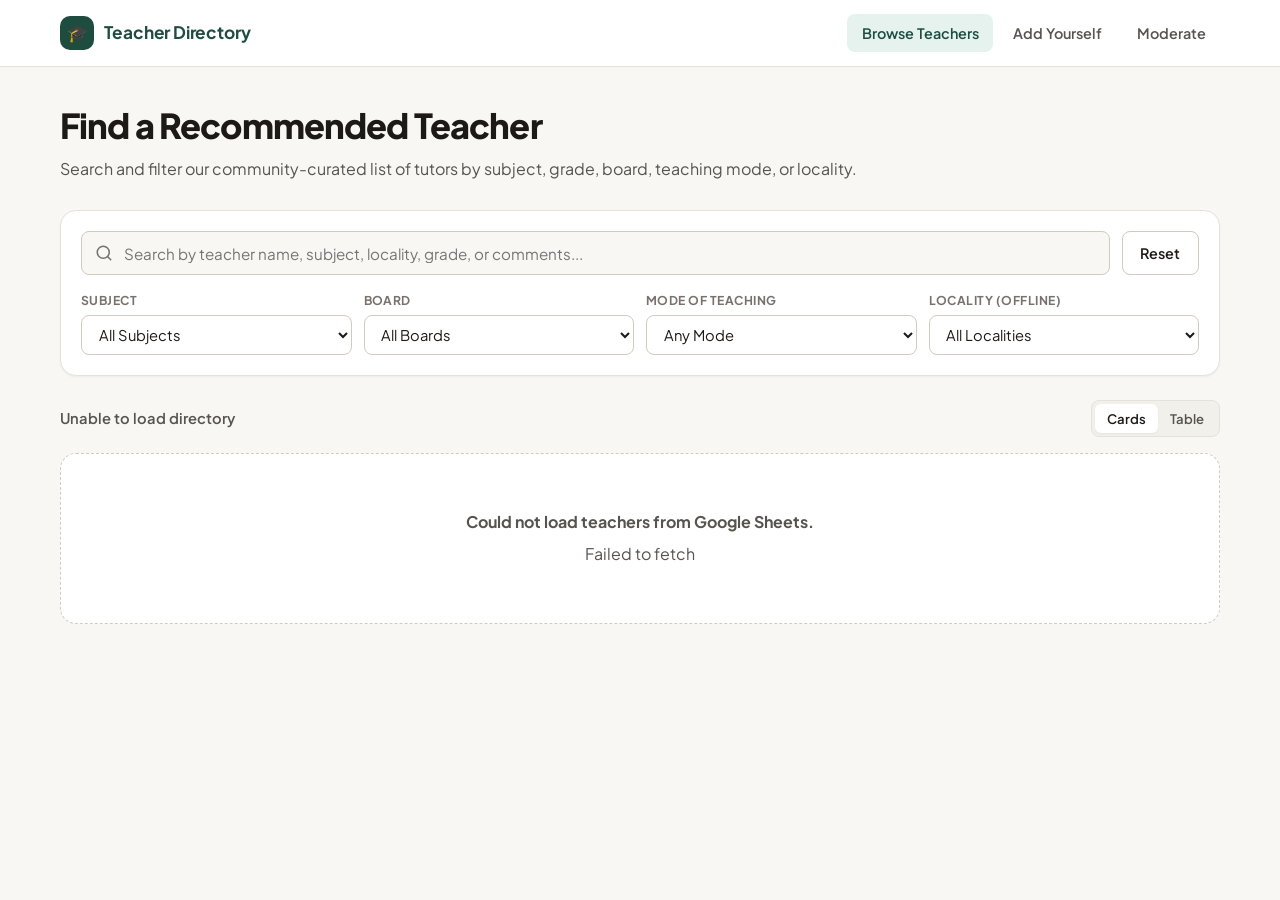
==== index.html @ 6d1a6575 "Initial commit: Recommended Teacher Directory web app" ====
<!DOCTYPE html>
<html lang="en">
<head>
  <meta charset="UTF-8" />
  <meta name="viewport" content="width=device-width, initial-scale=1.0" />
  <title>Recommended Teachers — Browse & Search</title>
  <link rel="preconnect" href="https://fonts.googleapis.com" />
  <link rel="preconnect" href="https://fonts.gstatic.com" crossorigin />
  <link href="https://fonts.googleapis.com/css2?family=Plus+Jakarta+Sans:wght@400;500;600;700;800&display=swap" rel="stylesheet" />
  <link rel="stylesheet" href="css/styles.css" />
</head>
<body>
  <header class="navbar">
    <div class="navbar-inner">
      <a href="index.html" class="brand">
        <span class="brand-icon" aria-hidden="true">🎓</span>
        <span>Teacher Directory</span>
      </a>
      <nav class="nav-links" aria-label="Main navigation">
        <a href="index.html" class="nav-link active">Browse Teachers</a>
        <a href="submit.html" class="nav-link">Add Yourself</a>
        <a href="admin.html" class="nav-link">Moderate</a>
      </nav>
    </div>
  </header>

  <main class="container">
    <div class="page-header">
      <h1>Find a Recommended Teacher</h1>
      <p>Search and filter our community-curated list of tutors by subject, grade, board, teaching mode, or locality.</p>
    </div>

    <section class="filter-panel" aria-label="Search and filters">
      <div class="search-row">
        <div class="search-input-wrap">
          <svg width="18" height="18" viewBox="0 0 24 24" fill="none" stroke="currentColor" stroke-width="2" stroke-linecap="round" stroke-linejoin="round" aria-hidden="true">
            <circle cx="11" cy="11" r="8"></circle>
            <line x1="21" y1="21" x2="16.65" y2="16.65"></line>
          </svg>
          <input
            type="search"
            id="searchInput"
            class="search-input"
            placeholder="Search by teacher name, subject, locality, grade, or comments..."
            autocomplete="off"
          />
        </div>
        <button type="button" id="resetFiltersBtn" class="btn btn-secondary">Reset</button>
      </div>

      <div class="filter-grid">
        <div class="filter-field">
          <label for="subjectFilter">Subject</label>
          <select id="subjectFilter">
            <option value="">All Subjects</option>
          </select>
        </div>

        <div class="filter-field">
          <label for="boardFilter">Board</label>
          <select id="boardFilter">
            <option value="">All Boards</option>
            <option value="CBSE">CBSE</option>
            <option value="ICSE">ICSE</option>
            <option value="IGCSE">IGCSE</option>
            <option value="IB">IB</option>
            <option value="State Board">State Board</option>
          </select>
        </div>

        <div class="filter-field">
          <label for="modeFilter">Mode of Teaching</label>
          <select id="modeFilter">
            <option value="">Any Mode</option>
            <option value="Online">Online</option>
            <option value="Offline">Offline</option>
            <option value="Hybrid">Hybrid (Online &amp; Offline)</option>
          </select>
        </div>

        <div class="filter-field">
          <label for="localityFilter">Locality (Offline)</label>
          <select id="localityFilter">
            <option value="">All Localities</option>
          </select>
        </div>
      </div>
    </section>

    <div class="results-toolbar">
      <div id="resultsCount" class="results-count">Loading teachers...</div>
      <div class="view-toggle" role="group" aria-label="View layout">
        <button type="button" id="cardViewBtn" class="active">Cards</button>
        <button type="button" id="tableViewBtn">Table</button>
      </div>
    </div>

    <div id="resultsContainer">
      <div class="state-box">
        <div class="spinner"></div>
        <div>Loading teacher directory from Google Sheets...</div>
      </div>
    </div>
  </main>

  <div id="toast" class="toast" role="status" aria-live="polite"></div>

  <script type="module" src="js/browse.js"></script>
</body>
</html>
---- css/styles.css ----
/* ==========================================================================
   Teacher Directory — Clean, Warm Editorial Design System
   ========================================================================== */

:root {
  --bg: #f8f7f4;
  --surface: #ffffff;
  --surface-subtle: #f2f0eb;
  --border: #e5e2da;
  --border-strong: #d0cbc0;

  --text: #1c1917;
  --text-muted: #57534e;
  --text-light: #78716c;

  --primary: #1e4d40;
  --primary-hover: #163a30;
  --primary-soft: #e6f2ee;

  --accent: #c26a2e;
  --accent-soft: #fdf0e6;

  --online-bg: #e0f2fe;
  --online-text: #0369a1;
  --offline-bg: #fef3c7;
  --offline-text: #b45309;
  --hybrid-bg: #ede9fe;
  --hybrid-text: #6d28d9;
  --neutral-bg: #f1f5f9;
  --neutral-text: #475569;

  --success: #15803d;
  --success-bg: #dcfce7;
  --danger: #b91c1c;
  --danger-bg: #fee2e2;
  --warning: #b45309;
  --warning-bg: #fef3c7;

  --radius-sm: 8px;
  --radius-md: 12px;
  --radius-lg: 16px;
  --shadow-sm: 0 1px 2px rgba(28, 25, 23, 0.05);
  --shadow-md: 0 4px 14px rgba(28, 25, 23, 0.07);
  --shadow-lg: 0 12px 30px rgba(28, 25, 23, 0.12);
}

*, *::before, *::after {
  box-sizing: border-box;
}

body {
  margin: 0;
  font-family: 'Plus Jakarta Sans', -apple-system, BlinkMacSystemFont, 'Segoe UI', Roboto, sans-serif;
  background: var(--bg);
  color: var(--text);
  line-height: 1.55;
  -webkit-font-smoothing: antialiased;
}

a {
  color: inherit;
  text-decoration: none;
}

button, input, select, textarea {
  font-family: inherit;
}

/* ---------- Navigation ---------- */
.navbar {
  position: sticky;
  top: 0;
  z-index: 40;
  background: rgba(255, 255, 255, 0.92);
  backdrop-filter: blur(10px);
  border-bottom: 1px solid var(--border);
}

.navbar-inner {
  max-width: 1200px;
  margin: 0 auto;
  padding: 0.85rem 1.25rem;
  display: flex;
  align-items: center;
  justify-content: space-between;
  gap: 1rem;
  flex-wrap: wrap;
}

.brand {
  display: flex;
  align-items: center;
  gap: 0.65rem;
  font-weight: 700;
  font-size: 1.08rem;
  color: var(--primary);
  letter-spacing: -0.01em;
}

.brand-icon {
  width: 34px;
  height: 34px;
  border-radius: 10px;
  background: var(--primary);
  color: #fff;
  display: grid;
  place-items: center;
  font-size: 1.05rem;
}

.nav-links {
  display: flex;
  align-items: center;
  gap: 0.35rem;
}

.nav-link {
  padding: 0.5rem 0.9rem;
  border-radius: var(--radius-sm);
  font-size: 0.9rem;
  font-weight: 600;
  color: var(--text-muted);
  transition: background 0.15s, color 0.15s;
}

.nav-link:hover {
  background: var(--surface-subtle);
  color: var(--text);
}

.nav-link.active {
  background: var(--primary-soft);
  color: var(--primary);
}

/* ---------- Layout ---------- */
.container {
  max-width: 1200px;
  margin: 0 auto;
  padding: 2rem 1.25rem 4rem;
}

.container-narrow {
  max-width: 760px;
}

.page-header {
  margin-bottom: 1.75rem;
}

.page-header h1 {
  margin: 0 0 0.35rem;
  font-size: clamp(1.6rem, 3vw, 2.15rem);
  font-weight: 800;
  letter-spacing: -0.025em;
  color: var(--text);
}

.page-header p {
  margin: 0;
  color: var(--text-muted);
  font-size: 1rem;
}

/* ---------- Banners / Alerts ---------- */
.alert {
  padding: 0.9rem 1.15rem;
  border-radius: var(--radius-md);
  font-size: 0.92rem;
  margin-bottom: 1.25rem;
  display: flex;
  align-items: flex-start;
  gap: 0.7rem;
  line-height: 1.5;
}

.alert-warning {
  background: var(--warning-bg);
  color: var(--warning);
  border: 1px solid #fde68a;
}

.alert-success {
  background: var(--success-bg);
  color: var(--success);
  border: 1px solid #bbf7d0;
}

.alert-danger {
  background: var(--danger-bg);
  color: var(--danger);
  border: 1px solid #fecaca;
}

.alert-info {
  background: var(--primary-soft);
  color: var(--primary);
  border: 1px solid #c3e2d8;
}

/* ---------- Buttons ---------- */
.btn {
  display: inline-flex;
  align-items: center;
  justify-content: center;
  gap: 0.45rem;
  padding: 0.6rem 1.1rem;
  border-radius: var(--radius-sm);
  border: 1px solid transparent;
  font-size: 0.9rem;
  font-weight: 600;
  cursor: pointer;
  transition: all 0.15s ease;
  white-space: nowrap;
}

.btn:disabled {
  opacity: 0.55;
  cursor: not-allowed;
}

.btn-primary {
  background: var(--primary);
  color: #fff;
}

.btn-primary:hover:not(:disabled) {
  background: var(--primary-hover);
}

.btn-secondary {
  background: var(--surface);
  color: var(--text);
  border-color: var(--border-strong);
}

.btn-secondary:hover:not(:disabled) {
  background: var(--surface-subtle);
}

.btn-success {
  background: var(--success);
  color: #fff;
}

.btn-success:hover:not(:disabled) {
  background: #166534;
}

.btn-danger {
  background: var(--surface);
  color: var(--danger);
  border-color: #fca5a5;
}

.btn-danger:hover:not(:disabled) {
  background: var(--danger-bg);
}

.btn-sm {
  padding: 0.4rem 0.75rem;
  font-size: 0.82rem;
}

/* ---------- Filter Bar (Browse Page) ---------- */
.filter-panel {
  background: var(--surface);
  border: 1px solid var(--border);
  border-radius: var(--radius-lg);
  padding: 1.25rem;
  box-shadow: var(--shadow-sm);
  margin-bottom: 1.5rem;
}

.search-row {
  display: flex;
  gap: 0.75rem;
  margin-bottom: 1rem;
  flex-wrap: wrap;
}

.search-input-wrap {
  flex: 1;
  min-width: 240px;
  position: relative;
}

.search-input-wrap svg {
  position: absolute;
  left: 0.9rem;
  top: 50%;
  transform: translateY(-50%);
  color: var(--text-light);
  pointer-events: none;
}

.search-input {
  width: 100%;
  padding: 0.72rem 1rem 0.72rem 2.6rem;
  border: 1px solid var(--border-strong);
  border-radius: var(--radius-sm);
  font-size: 0.95rem;
  background: var(--bg);
  color: var(--text);
  transition: border-color 0.15s, background 0.15s;
}

.search-input:focus {
  outline: none;
  border-color: var(--primary);
  background: var(--surface);
}

.filter-grid {
  display: grid;
  grid-template-columns: repeat(auto-fit, minmax(175px, 1fr));
  gap: 0.75rem;
}

.filter-field label {
  display: block;
  font-size: 0.76rem;
  font-weight: 700;
  text-transform: uppercase;
  letter-spacing: 0.04em;
  color: var(--text-light);
  margin-bottom: 0.3rem;
}

.filter-field select,
.form-control {
  width: 100%;
  padding: 0.58rem 0.8rem;
  border: 1px solid var(--border-strong);
  border-radius: var(--radius-sm);
  font-size: 0.92rem;
  background: var(--surface);
  color: var(--text);
  transition: border-color 0.15s;
}

.filter-field select:focus,
.form-control:focus {
  outline: none;
  border-color: var(--primary);
}

.results-toolbar {
  display: flex;
  align-items: center;
  justify-content: space-between;
  gap: 1rem;
  margin-bottom: 1rem;
  flex-wrap: wrap;
}

.results-count {
  font-size: 0.92rem;
  color: var(--text-muted);
  font-weight: 600;
}

.view-toggle {
  display: inline-flex;
  background: var(--surface-subtle);
  padding: 3px;
  border-radius: var(--radius-sm);
  border: 1px solid var(--border);
}

.view-toggle button {
  border: none;
  background: transparent;
  padding: 0.35rem 0.75rem;
  border-radius: 6px;
  font-size: 0.82rem;
  font-weight: 600;
  color: var(--text-muted);
  cursor: pointer;
}

.view-toggle button.active {
  background: var(--surface);
  color: var(--text);
  box-shadow: var(--shadow-sm);
}

/* ---------- Teacher Cards ---------- */
.teacher-grid {
  display: grid;
  grid-template-columns: repeat(auto-fill, minmax(320px, 1fr));
  gap: 1.1rem;
}

.teacher-card {
  background: var(--surface);
  border: 1px solid var(--border);
  border-radius: var(--radius-lg);
  padding: 1.25rem;
  box-shadow: var(--shadow-sm);
  display: flex;
  flex-direction: column;
  gap: 0.85rem;
  transition: transform 0.15s ease, box-shadow 0.15s ease, border-color 0.15s ease;
}

.teacher-card:hover {
  transform: translateY(-2px);
  box-shadow: var(--shadow-md);
  border-color: var(--border-strong);
}

.card-top {
  display: flex;
  justify-content: space-between;
  align-items: flex-start;
  gap: 0.75rem;
}

.teacher-name {
  margin: 0;
  font-size: 1.08rem;
  font-weight: 700;
  color: var(--text);
  line-height: 1.3;
}

.subject-tag {
  display: inline-block;
  margin-top: 0.3rem;
  font-size: 0.82rem;
  font-weight: 600;
  color: var(--primary);
  background: var(--primary-soft);
  padding: 0.2rem 0.6rem;
  border-radius: 999px;
}

.badge {
  display: inline-flex;
  align-items: center;
  padding: 0.22rem 0.6rem;
  border-radius: 999px;
  font-size: 0.75rem;
  font-weight: 700;
  white-space: nowrap;
}

.badge-online { background: var(--online-bg); color: var(--online-text); }
.badge-offline { background: var(--offline-bg); color: var(--offline-text); }
.badge-hybrid { background: var(--hybrid-bg); color: var(--hybrid-text); }
.badge-neutral { background: var(--neutral-bg); color: var(--neutral-text); }
.badge-pending { background: var(--warning-bg); color: var(--warning); }

.meta-list {
  display: grid;
  grid-template-columns: 1fr 1fr;
  gap: 0.55rem 0.75rem;
  font-size: 0.86rem;
}

.meta-item {
  display: flex;
  flex-direction: column;
}

.meta-item.full {
  grid-column: 1 / -1;
}

.meta-label {
  font-size: 0.72rem;
  font-weight: 700;
  text-transform: uppercase;
  letter-spacing: 0.04em;
  color: var(--text-light);
}

.meta-value {
  color: var(--text);
  font-weight: 500;
}

.teacher-comments {
  font-size: 0.86rem;
  color: var(--text-muted);
  background: var(--bg);
  padding: 0.65rem 0.8rem;
  border-radius: var(--radius-sm);
  border-left: 3px solid var(--accent);
}

.card-actions {
  margin-top: auto;
  padding-top: 0.75rem;
  border-top: 1px solid var(--border);
  display: flex;
  align-items: center;
  justify-content: space-between;
  gap: 0.5rem;
  flex-wrap: wrap;
}

.phone-display {
  font-size: 0.88rem;
  font-weight: 700;
  color: var(--text);
  font-variant-numeric: tabular-nums;
}

.contact-btns {
  display: flex;
  gap: 0.4rem;
}

/* ---------- Table View ---------- */
.table-wrap {
  background: var(--surface);
  border: 1px solid var(--border);
  border-radius: var(--radius-lg);
  overflow-x: auto;
  box-shadow: var(--shadow-sm);
}

table {
  width: 100%;
  border-collapse: collapse;
  font-size: 0.88rem;
}

th, td {
  text-align: left;
  padding: 0.75rem 0.9rem;
  border-bottom: 1px solid var(--border);
  vertical-align: top;
}

th {
  background: var(--surface-subtle);
  font-size: 0.76rem;
  text-transform: uppercase;
  letter-spacing: 0.04em;
  color: var(--text-muted);
  font-weight: 700;
  white-space: nowrap;
}

tr:last-child td {
  border-bottom: none;
}

tbody tr:hover {
  background: #faf9f6;
}

/* ---------- Forms (Submit & Admin) ---------- */
.card-panel {
  background: var(--surface);
  border: 1px solid var(--border);
  border-radius: var(--radius-lg);
  padding: 1.75rem;
  box-shadow: var(--shadow-sm);
}

.form-grid {
  display: grid;
  grid-template-columns: repeat(2, 1fr);
  gap: 1.15rem;
}

.form-group {
  display: flex;
  flex-direction: column;
  gap: 0.35rem;
}

.form-group.full {
  grid-column: 1 / -1;
}

.form-group label {
  font-size: 0.86rem;
  font-weight: 700;
  color: var(--text);
}

.form-group .hint {
  font-size: 0.78rem;
  color: var(--text-light);
}

.required {
  color: var(--danger);
}

.checkbox-group {
  display: flex;
  flex-wrap: wrap;
  gap: 0.5rem;
}

.chip-check {
  display: inline-flex;
  align-items: center;
  gap: 0.4rem;
  padding: 0.42rem 0.8rem;
  border: 1px solid var(--border-strong);
  border-radius: 999px;
  font-size: 0.84rem;
  font-weight: 600;
  cursor: pointer;
  background: var(--surface);
  user-select: none;
  transition: all 0.15s;
}

.chip-check:has(input:checked) {
  background: var(--primary-soft);
  border-color: var(--primary);
  color: var(--primary);
}

.chip-check input {
  accent-color: var(--primary);
  margin: 0;
}

.quick-chips {
  display: flex;
  flex-wrap: wrap;
  gap: 0.35rem;
  margin-top: 0.25rem;
}

.quick-chip {
  border: 1px solid var(--border);
  background: var(--surface-subtle);
  color: var(--text-muted);
  padding: 0.2rem 0.55rem;
  border-radius: 999px;
  font-size: 0.76rem;
  font-weight: 600;
  cursor: pointer;
}

.quick-chip:hover {
  border-color: var(--primary);
  color: var(--primary);
}

/* ---------- Admin Tabs & Modal ---------- */
.tabs {
  display: flex;
  gap: 0.5rem;
  border-bottom: 1px solid var(--border);
  margin-bottom: 1.5rem;
}

.tab-btn {
  padding: 0.75rem 1.1rem;
  border: none;
  background: transparent;
  font-size: 0.94rem;
  font-weight: 700;
  color: var(--text-muted);
  cursor: pointer;
  border-bottom: 2px solid transparent;
  margin-bottom: -1px;
  display: inline-flex;
  align-items: center;
  gap: 0.5rem;
}

.tab-btn.active {
  color: var(--primary);
  border-bottom-color: var(--primary);
}

.count-pill {
  background: var(--surface-subtle);
  color: var(--text);
  padding: 0.12rem 0.5rem;
  border-radius: 999px;
  font-size: 0.76rem;
}

.tab-btn.active .count-pill {
  background: var(--primary-soft);
  color: var(--primary);
}

.modal-backdrop {
  position: fixed;
  inset: 0;
  background: rgba(28, 25, 23, 0.5);
  display: none;
  align-items: center;
  justify-content: center;
  padding: 1rem;
  z-index: 100;
}

.modal-backdrop.open {
  display: flex;
}

.modal {
  background: var(--surface);
  border-radius: var(--radius-lg);
  max-width: 640px;
  width: 100%;
  max-height: 90vh;
  overflow-y: auto;
  padding: 1.5rem;
  box-shadow: var(--shadow-lg);
}

.modal-header {
  display: flex;
  align-items: center;
  justify-content: space-between;
  margin-bottom: 1rem;
}

.modal-header h2 {
  margin: 0;
  font-size: 1.2rem;
}

/* ---------- Empty / Loading States ---------- */
.state-box {
  text-align: center;
  padding: 3.5rem 1.5rem;
  background: var(--surface);
  border: 1px dashed var(--border-strong);
  border-radius: var(--radius-lg);
  color: var(--text-muted);
}

.spinner {
  width: 32px;
  height: 32px;
  border: 3px solid var(--border);
  border-top-color: var(--primary);
  border-radius: 50%;
  animation: spin 0.75s linear infinite;
  margin: 0 auto 0.85rem;
}

@keyframes spin {
  to { transform: rotate(360deg); }
}

.toast {
  position: fixed;
  bottom: 1.25rem;
  right: 1.25rem;
  background: var(--text);
  color: #fff;
  padding: 0.75rem 1.15rem;
  border-radius: var(--radius-sm);
  font-size: 0.9rem;
  font-weight: 600;
  box-shadow: var(--shadow-lg);
  opacity: 0;
  transform: translateY(10px);
  pointer-events: none;
  transition: opacity 0.2s, transform 0.2s;
  z-index: 200;
}

.toast.show {
  opacity: 1;
  transform: translateY(0);
}

@media (max-width: 680px) {
  .form-grid {
    grid-template-columns: 1fr;
  }
  .teacher-grid {
    grid-template-columns: 1fr;
  }
  .card-panel {
    padding: 1.25rem;
  }
}
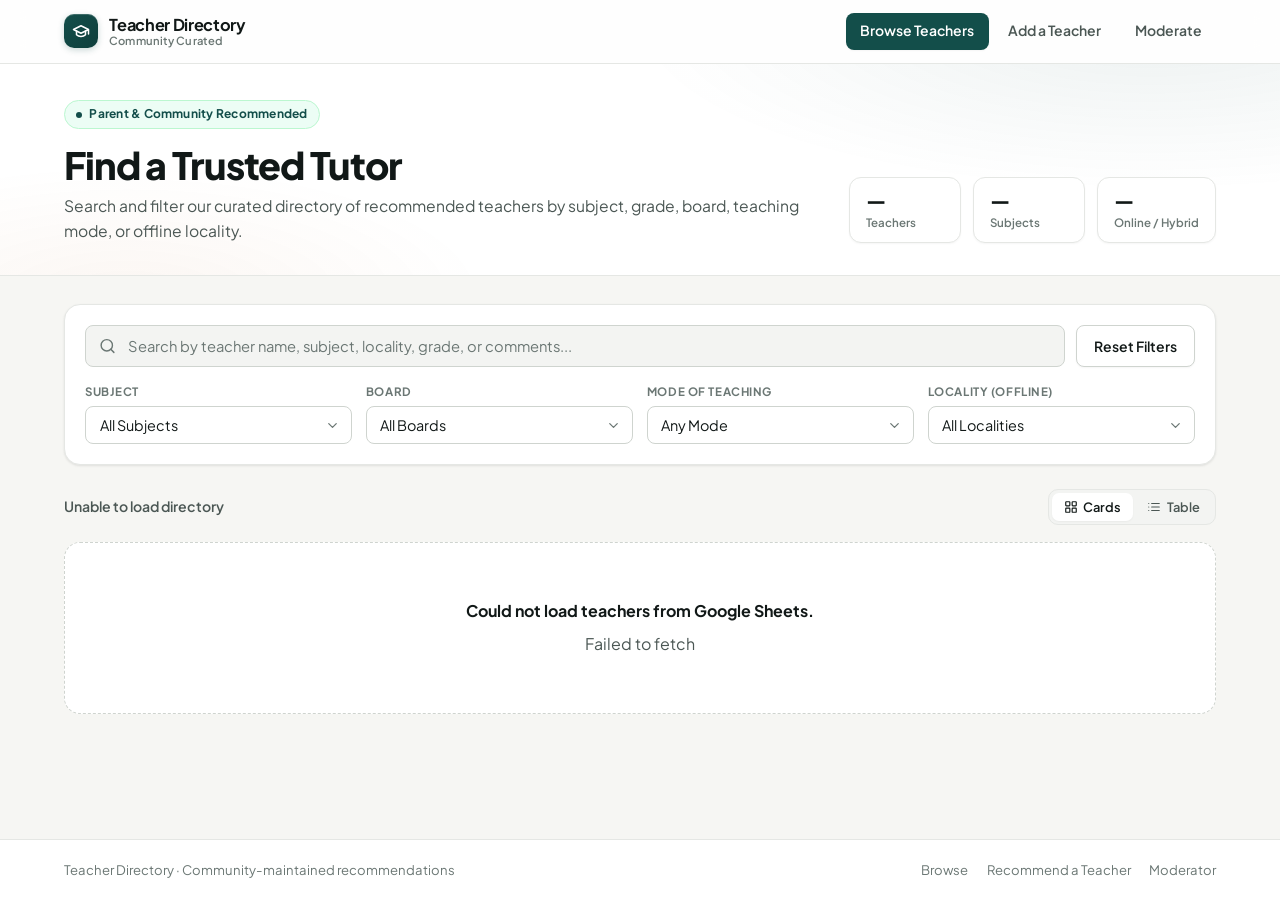
==== commit 4e423d64: "Polish visual design across browse, submit, and moderation pages" ====
--- a/index.html
+++ b/index.html
@@ -3,7 +3,8 @@
 <head>
   <meta charset="UTF-8" />
   <meta name="viewport" content="width=device-width, initial-scale=1.0" />
-  <title>Recommended Teachers — Browse & Search</title>
+  <title>Recommended Teachers — Browse &amp; Search</title>
+  <link rel="icon" type="image/svg+xml" href="data:image/svg+xml,%3Csvg xmlns='http://www.w3.org/2000/svg' viewBox='0 0 32 32'%3E%3Crect width='32' height='32' rx='8' fill='%23134e4a'/%3E%3Cpath d='M16 9 6 14l10 5 10-5-10-5Zm-6 7.5V21c0 1.4 2.7 3 6 3s6-1.6 6-3v-4.5l-6 3-6-3Z' fill='%23fff'/%3E%3C/svg%3E" />
   <link rel="preconnect" href="https://fonts.googleapis.com" />
   <link rel="preconnect" href="https://fonts.gstatic.com" crossorigin />
   <link href="https://fonts.googleapis.com/css2?family=Plus+Jakarta+Sans:wght@400;500;600;700;800&display=swap" rel="stylesheet" />
@@ -13,27 +14,59 @@
   <header class="navbar">
     <div class="navbar-inner">
       <a href="index.html" class="brand">
-        <span class="brand-icon" aria-hidden="true">🎓</span>
-        <span>Teacher Directory</span>
+        <span class="brand-icon" aria-hidden="true">
+          <svg width="18" height="18" viewBox="0 0 24 24" fill="none" stroke="currentColor" stroke-width="2" stroke-linecap="round" stroke-linejoin="round">
+            <path d="M22 10v6M2 10l10-5 10 5-10 5z"></path>
+            <path d="M6 12v5c3 3 9 3 12 0v-5"></path>
+          </svg>
+        </span>
+        <span class="brand-text">
+          <span>Teacher Directory</span>
+          <span class="brand-sub">Community Curated</span>
+        </span>
       </a>
       <nav class="nav-links" aria-label="Main navigation">
-        <a href="index.html" class="nav-link active">Browse Teachers</a>
-        <a href="submit.html" class="nav-link">Add Yourself</a>
+        <a href="index.html" class="nav-link active" aria-current="page">Browse Teachers</a>
+        <a href="submit.html" class="nav-link">Add a Teacher</a>
         <a href="admin.html" class="nav-link">Moderate</a>
       </nav>
     </div>
   </header>
 
+  <section class="page-hero">
+    <div class="page-hero-inner">
+      <div class="hero-row">
+        <div class="page-header">
+          <div class="eyebrow">
+            <span class="eyebrow-dot" aria-hidden="true"></span>
+            Parent &amp; Community Recommended
+          </div>
+          <h1>Find a Trusted Tutor</h1>
+          <p>Search and filter our curated directory of recommended teachers by subject, grade, board, teaching mode, or offline locality.</p>
+        </div>
+        <div class="stats-strip" id="statsStrip" aria-label="Directory summary">
+          <div class="stat-card">
+            <div class="stat-value" id="statTeachers">—</div>
+            <div class="stat-label">Teachers</div>
+          </div>
+          <div class="stat-card">
+            <div class="stat-value" id="statSubjects">—</div>
+            <div class="stat-label">Subjects</div>
+          </div>
+          <div class="stat-card">
+            <div class="stat-value" id="statOnline">—</div>
+            <div class="stat-label">Online / Hybrid</div>
+          </div>
+        </div>
+      </div>
+    </div>
+  </section>
+
   <main class="container">
-    <div class="page-header">
-      <h1>Find a Recommended Teacher</h1>
-      <p>Search and filter our community-curated list of tutors by subject, grade, board, teaching mode, or locality.</p>
-    </div>
-
     <section class="filter-panel" aria-label="Search and filters">
       <div class="search-row">
         <div class="search-input-wrap">
-          <svg width="18" height="18" viewBox="0 0 24 24" fill="none" stroke="currentColor" stroke-width="2" stroke-linecap="round" stroke-linejoin="round" aria-hidden="true">
+          <svg width="17" height="17" viewBox="0 0 24 24" fill="none" stroke="currentColor" stroke-width="2" stroke-linecap="round" stroke-linejoin="round" aria-hidden="true">
             <circle cx="11" cy="11" r="8"></circle>
             <line x1="21" y1="21" x2="16.65" y2="16.65"></line>
           </svg>
@@ -45,7 +78,7 @@
             autocomplete="off"
           />
         </div>
-        <button type="button" id="resetFiltersBtn" class="btn btn-secondary">Reset</button>
+        <button type="button" id="resetFiltersBtn" class="btn btn-secondary">Reset Filters</button>
       </div>
 
       <div class="filter-grid">
@@ -90,18 +123,47 @@
     <div class="results-toolbar">
       <div id="resultsCount" class="results-count">Loading teachers...</div>
       <div class="view-toggle" role="group" aria-label="View layout">
-        <button type="button" id="cardViewBtn" class="active">Cards</button>
-        <button type="button" id="tableViewBtn">Table</button>
+        <button type="button" id="cardViewBtn" class="active">
+          <svg width="14" height="14" viewBox="0 0 24 24" fill="none" stroke="currentColor" stroke-width="2" stroke-linecap="round" stroke-linejoin="round" aria-hidden="true">
+            <rect x="3" y="3" width="7" height="7" rx="1"></rect>
+            <rect x="14" y="3" width="7" height="7" rx="1"></rect>
+            <rect x="3" y="14" width="7" height="7" rx="1"></rect>
+            <rect x="14" y="14" width="7" height="7" rx="1"></rect>
+          </svg>
+          Cards
+        </button>
+        <button type="button" id="tableViewBtn">
+          <svg width="14" height="14" viewBox="0 0 24 24" fill="none" stroke="currentColor" stroke-width="2" stroke-linecap="round" stroke-linejoin="round" aria-hidden="true">
+            <line x1="8" y1="6" x2="21" y2="6"></line>
+            <line x1="8" y1="12" x2="21" y2="12"></line>
+            <line x1="8" y1="18" x2="21" y2="18"></line>
+            <line x1="3" y1="6" x2="3.01" y2="6"></line>
+            <line x1="3" y1="12" x2="3.01" y2="12"></line>
+            <line x1="3" y1="18" x2="3.01" y2="18"></line>
+          </svg>
+          Table
+        </button>
       </div>
     </div>
 
     <div id="resultsContainer">
       <div class="state-box">
         <div class="spinner"></div>
-        <div>Loading teacher directory from Google Sheets...</div>
+        <div>Loading teacher directory...</div>
       </div>
     </div>
   </main>
+
+  <footer class="site-footer">
+    <div class="footer-inner">
+      <span>Teacher Directory &middot; Community-maintained recommendations</span>
+      <div class="footer-links">
+        <a href="index.html">Browse</a>
+        <a href="submit.html">Recommend a Teacher</a>
+        <a href="admin.html">Moderator</a>
+      </div>
+    </div>
+  </footer>
 
   <div id="toast" class="toast" role="status" aria-live="polite"></div>
 
--- a/css/styles.css
+++ b/css/styles.css
@@ -1,60 +1,93 @@
 /* ==========================================================================
-   Teacher Directory — Clean, Warm Editorial Design System
+   Teacher Directory — Refined Editorial Design System
    ========================================================================== */
 
 :root {
-  --bg: #f8f7f4;
+  --bg: #f6f6f3;
+  --bg-hero: #ffffff;
   --surface: #ffffff;
-  --surface-subtle: #f2f0eb;
-  --border: #e5e2da;
-  --border-strong: #d0cbc0;
-
-  --text: #1c1917;
-  --text-muted: #57534e;
-  --text-light: #78716c;
-
-  --primary: #1e4d40;
-  --primary-hover: #163a30;
-  --primary-soft: #e6f2ee;
-
-  --accent: #c26a2e;
-  --accent-soft: #fdf0e6;
-
-  --online-bg: #e0f2fe;
+  --surface-subtle: #f3f4f2;
+  --surface-hover: #f9faf8;
+  --border: #e5e7e4;
+  --border-strong: #cfd4cf;
+
+  --text: #111817;
+  --text-muted: #4b5754;
+  --text-light: #6b7774;
+
+  --primary: #134e4a;
+  --primary-hover: #0f3f3c;
+  --primary-soft: #ecfdf5;
+  --primary-soft-border: #bbf7d0;
+  --primary-ring: rgba(19, 78, 74, 0.16);
+
+  --accent: #b45309;
+  --accent-soft: #fffbeb;
+
+  --online-bg: #f0f9ff;
+  --online-border: #bae6fd;
   --online-text: #0369a1;
-  --offline-bg: #fef3c7;
+  --online-dot: #0284c7;
+
+  --offline-bg: #fffbeb;
+  --offline-border: #fde68a;
   --offline-text: #b45309;
-  --hybrid-bg: #ede9fe;
+  --offline-dot: #d97706;
+
+  --hybrid-bg: #f5f3ff;
+  --hybrid-border: #ddd6fe;
   --hybrid-text: #6d28d9;
-  --neutral-bg: #f1f5f9;
-  --neutral-text: #475569;
+  --hybrid-dot: #7c3aed;
+
+  --neutral-bg: #f3f4f6;
+  --neutral-border: #e5e7eb;
+  --neutral-text: #4b5563;
+  --neutral-dot: #9ca3af;
 
   --success: #15803d;
-  --success-bg: #dcfce7;
+  --success-hover: #166534;
+  --success-bg: #f0fdf4;
+  --success-border: #bbf7d0;
+
   --danger: #b91c1c;
-  --danger-bg: #fee2e2;
-  --warning: #b45309;
-  --warning-bg: #fef3c7;
+  --danger-bg: #fef2f2;
+  --danger-border: #fecaca;
+
+  --warning: #92400e;
+  --warning-bg: #fffbeb;
+  --warning-border: #fde68a;
 
   --radius-sm: 8px;
   --radius-md: 12px;
   --radius-lg: 16px;
-  --shadow-sm: 0 1px 2px rgba(28, 25, 23, 0.05);
-  --shadow-md: 0 4px 14px rgba(28, 25, 23, 0.07);
-  --shadow-lg: 0 12px 30px rgba(28, 25, 23, 0.12);
+  --radius-xl: 20px;
+
+  --shadow-xs: 0 1px 2px rgba(17, 24, 23, 0.04);
+  --shadow-sm: 0 1px 3px rgba(17, 24, 23, 0.06), 0 1px 2px rgba(17, 24, 23, 0.04);
+  --shadow-md: 0 10px 24px -6px rgba(17, 24, 23, 0.08), 0 4px 8px -4px rgba(17, 24, 23, 0.04);
+  --shadow-lg: 0 24px 48px -12px rgba(17, 24, 23, 0.16);
 }
 
 *, *::before, *::after {
   box-sizing: border-box;
 }
 
+html {
+  scroll-behavior: smooth;
+}
+
 body {
   margin: 0;
+  min-height: 100dvh;
+  display: flex;
+  flex-direction: column;
   font-family: 'Plus Jakarta Sans', -apple-system, BlinkMacSystemFont, 'Segoe UI', Roboto, sans-serif;
   background: var(--bg);
   color: var(--text);
   line-height: 1.55;
+  text-align: start;
   -webkit-font-smoothing: antialiased;
+  -moz-osx-font-smoothing: grayscale;
 }
 
 a {
@@ -64,6 +97,11 @@
 
 button, input, select, textarea {
   font-family: inherit;
+}
+
+:where(a, button, input, select, textarea):focus-visible {
+  outline: 2px solid var(--primary);
+  outline-offset: 2px;
 }
 
 /* ---------- Navigation ---------- */
@@ -71,15 +109,16 @@
   position: sticky;
   top: 0;
   z-index: 40;
-  background: rgba(255, 255, 255, 0.92);
-  backdrop-filter: blur(10px);
+  background: rgba(255, 255, 255, 0.88);
+  backdrop-filter: blur(12px);
+  -webkit-backdrop-filter: blur(12px);
   border-bottom: 1px solid var(--border);
 }
 
 .navbar-inner {
   max-width: 1200px;
   margin: 0 auto;
-  padding: 0.85rem 1.25rem;
+  padding: 0.8rem 1.5rem;
   display: flex;
   align-items: center;
   justify-content: space-between;
@@ -90,37 +129,51 @@
 .brand {
   display: flex;
   align-items: center;
-  gap: 0.65rem;
+  gap: 0.7rem;
   font-weight: 700;
-  font-size: 1.08rem;
-  color: var(--primary);
-  letter-spacing: -0.01em;
+  font-size: 1.02rem;
+  color: var(--text);
+  letter-spacing: -0.02em;
 }
 
 .brand-icon {
   width: 34px;
   height: 34px;
   border-radius: 10px;
-  background: var(--primary);
+  background: linear-gradient(135deg, #134e4a 0%, #0f3f3c 100%);
   color: #fff;
   display: grid;
   place-items: center;
-  font-size: 1.05rem;
+  box-shadow: inset 0 1px 0 rgba(255, 255, 255, 0.18), 0 2px 6px rgba(19, 78, 74, 0.22);
+  flex-shrink: 0;
+}
+
+.brand-text {
+  display: flex;
+  flex-direction: column;
+  line-height: 1.15;
+}
+
+.brand-sub {
+  font-size: 0.7rem;
+  font-weight: 600;
+  color: var(--text-light);
+  letter-spacing: 0.01em;
 }
 
 .nav-links {
   display: flex;
   align-items: center;
-  gap: 0.35rem;
+  gap: 0.3rem;
 }
 
 .nav-link {
-  padding: 0.5rem 0.9rem;
+  padding: 0.48rem 0.9rem;
   border-radius: var(--radius-sm);
-  font-size: 0.9rem;
+  font-size: 0.875rem;
   font-weight: 600;
   color: var(--text-muted);
-  transition: background 0.15s, color 0.15s;
+  transition: background-color 0.15s ease, color 0.15s ease;
 }
 
 .nav-link:hover {
@@ -129,44 +182,138 @@
 }
 
 .nav-link.active {
-  background: var(--primary-soft);
-  color: var(--primary);
-}
-
-/* ---------- Layout ---------- */
-.container {
+  background: var(--primary);
+  color: #ffffff;
+  box-shadow: var(--shadow-xs);
+}
+
+/* ---------- Page Hero ---------- */
+.page-hero {
+  background:
+    radial-gradient(800px 260px at 90% -20%, rgba(19, 78, 74, 0.08), transparent 65%),
+    radial-gradient(600px 220px at 10% 110%, rgba(180, 83, 9, 0.05), transparent 60%),
+    var(--bg-hero);
+  border-bottom: 1px solid var(--border);
+}
+
+.page-hero-inner {
   max-width: 1200px;
   margin: 0 auto;
-  padding: 2rem 1.25rem 4rem;
-}
-
-.container-narrow {
-  max-width: 760px;
+  padding: 2.25rem 1.5rem 2rem;
+}
+
+.page-hero-inner.narrow {
+  max-width: 780px;
+}
+
+.eyebrow {
+  display: inline-flex;
+  align-items: center;
+  gap: 0.45rem;
+  padding: 0.25rem 0.7rem;
+  border-radius: 999px;
+  background: var(--primary-soft);
+  border: 1px solid var(--primary-soft-border);
+  color: var(--primary);
+  font-size: 0.75rem;
+  font-weight: 700;
+  letter-spacing: 0.02em;
+  margin-bottom: 0.85rem;
+}
+
+.eyebrow-dot {
+  width: 6px;
+  height: 6px;
+  border-radius: 50%;
+  background: var(--primary);
+}
+
+.hero-row {
+  display: flex;
+  align-items: flex-end;
+  justify-content: space-between;
+  gap: 1.5rem;
+  flex-wrap: wrap;
 }
 
 .page-header {
-  margin-bottom: 1.75rem;
+  margin-bottom: 1.5rem;
+}
+
+.page-hero .page-header {
+  margin-bottom: 0;
+  max-width: 62ch;
 }
 
 .page-header h1 {
-  margin: 0 0 0.35rem;
-  font-size: clamp(1.6rem, 3vw, 2.15rem);
+  margin: 0 0 0.45rem;
+  font-size: clamp(1.65rem, 1.2rem + 1.8vw, 2.35rem);
   font-weight: 800;
-  letter-spacing: -0.025em;
-  color: var(--text);
+  letter-spacing: -0.03em;
+  line-height: 1.15;
+  color: var(--text);
+  text-wrap: balance;
 }
 
 .page-header p {
   margin: 0;
   color: var(--text-muted);
-  font-size: 1rem;
+  font-size: 0.98rem;
+  line-height: 1.6;
+  text-wrap: pretty;
+}
+
+/* ---------- Hero Stats ---------- */
+.stats-strip {
+  display: flex;
+  align-items: stretch;
+  gap: 0.75rem;
+  flex-wrap: wrap;
+}
+
+.stat-card {
+  background: var(--surface);
+  border: 1px solid var(--border);
+  border-radius: var(--radius-md);
+  padding: 0.65rem 1rem;
+  min-width: 112px;
+  box-shadow: var(--shadow-xs);
+}
+
+.stat-value {
+  font-size: 1.25rem;
+  font-weight: 800;
+  letter-spacing: -0.02em;
+  color: var(--text);
+  line-height: 1.2;
+  font-variant-numeric: tabular-nums;
+}
+
+.stat-label {
+  font-size: 0.72rem;
+  font-weight: 600;
+  color: var(--text-light);
+  margin-top: 0.1rem;
+}
+
+/* ---------- Main Layout ---------- */
+.container {
+  flex: 1;
+  width: 100%;
+  max-width: 1200px;
+  margin: 0 auto;
+  padding: 1.75rem 1.5rem 4rem;
+}
+
+.container-narrow {
+  max-width: 780px;
 }
 
 /* ---------- Banners / Alerts ---------- */
 .alert {
-  padding: 0.9rem 1.15rem;
+  padding: 0.9rem 1.1rem;
   border-radius: var(--radius-md);
-  font-size: 0.92rem;
+  font-size: 0.9rem;
   margin-bottom: 1.25rem;
   display: flex;
   align-items: flex-start;
@@ -174,28 +321,33 @@
   line-height: 1.5;
 }
 
+.alert-icon {
+  flex-shrink: 0;
+  margin-top: 0.1rem;
+}
+
 .alert-warning {
   background: var(--warning-bg);
   color: var(--warning);
-  border: 1px solid #fde68a;
+  border: 1px solid var(--warning-border);
 }
 
 .alert-success {
   background: var(--success-bg);
   color: var(--success);
-  border: 1px solid #bbf7d0;
+  border: 1px solid var(--success-border);
 }
 
 .alert-danger {
   background: var(--danger-bg);
   color: var(--danger);
-  border: 1px solid #fecaca;
+  border: 1px solid var(--danger-border);
 }
 
 .alert-info {
   background: var(--primary-soft);
   color: var(--primary);
-  border: 1px solid #c3e2d8;
+  border: 1px solid var(--primary-soft-border);
 }
 
 /* ---------- Buttons ---------- */
@@ -203,15 +355,20 @@
   display: inline-flex;
   align-items: center;
   justify-content: center;
-  gap: 0.45rem;
-  padding: 0.6rem 1.1rem;
+  gap: 0.42rem;
+  padding: 0.56rem 1.05rem;
   border-radius: var(--radius-sm);
   border: 1px solid transparent;
-  font-size: 0.9rem;
+  font-size: 0.875rem;
   font-weight: 600;
+  line-height: 1.3;
   cursor: pointer;
-  transition: all 0.15s ease;
+  transition: background-color 0.15s ease, border-color 0.15s ease, color 0.15s ease, box-shadow 0.15s ease, transform 0.12s ease;
   white-space: nowrap;
+}
+
+.btn svg {
+  flex-shrink: 0;
 }
 
 .btn:disabled {
@@ -221,45 +378,67 @@
 
 .btn-primary {
   background: var(--primary);
-  color: #fff;
+  color: #ffffff;
+  box-shadow: var(--shadow-xs);
 }
 
 .btn-primary:hover:not(:disabled) {
   background: var(--primary-hover);
+  box-shadow: 0 2px 8px rgba(19, 78, 74, 0.24);
 }
 
 .btn-secondary {
   background: var(--surface);
   color: var(--text);
   border-color: var(--border-strong);
+  box-shadow: var(--shadow-xs);
 }
 
 .btn-secondary:hover:not(:disabled) {
   background: var(--surface-subtle);
+  border-color: #b8c0b9;
+}
+
+.btn-ghost {
+  background: transparent;
+  color: var(--text-muted);
+  border-color: transparent;
+}
+
+.btn-ghost:hover:not(:disabled) {
+  background: var(--surface-subtle);
+  color: var(--text);
 }
 
 .btn-success {
   background: var(--success);
-  color: #fff;
+  color: #ffffff;
+  box-shadow: var(--shadow-xs);
 }
 
 .btn-success:hover:not(:disabled) {
-  background: #166534;
+  background: var(--success-hover);
 }
 
 .btn-danger {
   background: var(--surface);
   color: var(--danger);
-  border-color: #fca5a5;
+  border-color: var(--danger-border);
 }
 
 .btn-danger:hover:not(:disabled) {
   background: var(--danger-bg);
+  border-color: #fca5a5;
 }
 
 .btn-sm {
-  padding: 0.4rem 0.75rem;
-  font-size: 0.82rem;
+  padding: 0.38rem 0.72rem;
+  font-size: 0.8rem;
+  border-radius: 7px;
+}
+
+.btn-icon {
+  padding: 0.38rem 0.55rem;
 }
 
 /* ---------- Filter Bar (Browse Page) ---------- */
@@ -274,7 +453,7 @@
 
 .search-row {
   display: flex;
-  gap: 0.75rem;
+  gap: 0.7rem;
   margin-bottom: 1rem;
   flex-wrap: wrap;
 }
@@ -296,53 +475,71 @@
 
 .search-input {
   width: 100%;
-  padding: 0.72rem 1rem 0.72rem 2.6rem;
+  padding: 0.68rem 1rem 0.68rem 2.6rem;
   border: 1px solid var(--border-strong);
   border-radius: var(--radius-sm);
-  font-size: 0.95rem;
-  background: var(--bg);
-  color: var(--text);
-  transition: border-color 0.15s, background 0.15s;
+  font-size: 0.92rem;
+  background: var(--surface-subtle);
+  color: var(--text);
+  transition: border-color 0.15s ease, background-color 0.15s ease, box-shadow 0.15s ease;
+}
+
+.search-input::placeholder {
+  color: var(--text-light);
 }
 
 .search-input:focus {
   outline: none;
   border-color: var(--primary);
   background: var(--surface);
+  box-shadow: 0 0 0 3px var(--primary-ring);
 }
 
 .filter-grid {
   display: grid;
-  grid-template-columns: repeat(auto-fit, minmax(175px, 1fr));
-  gap: 0.75rem;
+  grid-template-columns: repeat(auto-fit, minmax(185px, 1fr));
+  gap: 0.85rem;
 }
 
 .filter-field label {
   display: block;
-  font-size: 0.76rem;
+  font-size: 0.72rem;
   font-weight: 700;
   text-transform: uppercase;
-  letter-spacing: 0.04em;
+  letter-spacing: 0.05em;
   color: var(--text-light);
-  margin-bottom: 0.3rem;
+  margin-bottom: 0.32rem;
 }
 
 .filter-field select,
 .form-control {
   width: 100%;
-  padding: 0.58rem 0.8rem;
+  padding: 0.58rem 0.85rem;
   border: 1px solid var(--border-strong);
   border-radius: var(--radius-sm);
-  font-size: 0.92rem;
-  background: var(--surface);
-  color: var(--text);
-  transition: border-color 0.15s;
+  font-size: 0.9rem;
+  background-color: var(--surface);
+  color: var(--text);
+  transition: border-color 0.15s ease, box-shadow 0.15s ease;
+}
+
+select.form-control,
+.filter-field select {
+  appearance: none;
+  -webkit-appearance: none;
+  padding-right: 2.25rem;
+  background-image: url("data:image/svg+xml,%3Csvg xmlns='http://www.w3.org/2000/svg' width='16' height='16' viewBox='0 0 24 24' fill='none' stroke='%236b7774' stroke-width='2' stroke-linecap='round' stroke-linejoin='round'%3E%3Cpolyline points='6 9 12 15 18 9'%3E%3C/polyline%3E%3C/svg%3E");
+  background-repeat: no-repeat;
+  background-position: right 0.7rem center;
+  background-size: 15px;
+  cursor: pointer;
 }
 
 .filter-field select:focus,
 .form-control:focus {
   outline: none;
   border-color: var(--primary);
+  box-shadow: 0 0 0 3px var(--primary-ring);
 }
 
 .results-toolbar {
@@ -350,12 +547,12 @@
   align-items: center;
   justify-content: space-between;
   gap: 1rem;
-  margin-bottom: 1rem;
+  margin-bottom: 1.1rem;
   flex-wrap: wrap;
 }
 
 .results-count {
-  font-size: 0.92rem;
+  font-size: 0.88rem;
   color: var(--text-muted);
   font-weight: 600;
 }
@@ -364,44 +561,54 @@
   display: inline-flex;
   background: var(--surface-subtle);
   padding: 3px;
-  border-radius: var(--radius-sm);
+  border-radius: 10px;
   border: 1px solid var(--border);
+  gap: 2px;
 }
 
 .view-toggle button {
+  display: inline-flex;
+  align-items: center;
+  gap: 0.35rem;
   border: none;
   background: transparent;
-  padding: 0.35rem 0.75rem;
-  border-radius: 6px;
-  font-size: 0.82rem;
+  padding: 0.36rem 0.75rem;
+  border-radius: 7px;
+  font-size: 0.8rem;
   font-weight: 600;
   color: var(--text-muted);
   cursor: pointer;
+  transition: background-color 0.15s ease, color 0.15s ease, box-shadow 0.15s ease;
+}
+
+.view-toggle button:hover:not(.active) {
+  color: var(--text);
 }
 
 .view-toggle button.active {
   background: var(--surface);
   color: var(--text);
-  box-shadow: var(--shadow-sm);
+  box-shadow: var(--shadow-xs);
 }
 
 /* ---------- Teacher Cards ---------- */
 .teacher-grid {
   display: grid;
-  grid-template-columns: repeat(auto-fill, minmax(320px, 1fr));
-  gap: 1.1rem;
+  grid-template-columns: repeat(auto-fill, minmax(335px, 1fr));
+  gap: 1.15rem;
 }
 
 .teacher-card {
   background: var(--surface);
   border: 1px solid var(--border);
   border-radius: var(--radius-lg);
-  padding: 1.25rem;
-  box-shadow: var(--shadow-sm);
+  padding: 1.3rem;
+  box-shadow: var(--shadow-xs);
   display: flex;
   flex-direction: column;
-  gap: 0.85rem;
-  transition: transform 0.15s ease, box-shadow 0.15s ease, border-color 0.15s ease;
+  gap: 1rem;
+  overflow-wrap: break-word;
+  transition: transform 0.18s ease, box-shadow 0.18s ease, border-color 0.18s ease;
 }
 
 .teacher-card:hover {
@@ -417,51 +624,120 @@
   gap: 0.75rem;
 }
 
+.card-identity {
+  display: flex;
+  align-items: flex-start;
+  gap: 0.75rem;
+  min-width: 0;
+}
+
+.teacher-avatar {
+  width: 40px;
+  height: 40px;
+  border-radius: 11px;
+  background: var(--primary-soft);
+  border: 1px solid var(--primary-soft-border);
+  color: var(--primary);
+  display: grid;
+  place-items: center;
+  font-size: 0.85rem;
+  font-weight: 800;
+  letter-spacing: -0.02em;
+  flex-shrink: 0;
+}
+
+.teacher-heading {
+  min-width: 0;
+}
+
 .teacher-name {
   margin: 0;
-  font-size: 1.08rem;
+  font-size: 1.02rem;
   font-weight: 700;
   color: var(--text);
   line-height: 1.3;
+  letter-spacing: -0.015em;
 }
 
 .subject-tag {
   display: inline-block;
-  margin-top: 0.3rem;
-  font-size: 0.82rem;
+  margin-top: 0.25rem;
+  font-size: 0.78rem;
   font-weight: 600;
   color: var(--primary);
   background: var(--primary-soft);
+  border: 1px solid var(--primary-soft-border);
+  padding: 0.14rem 0.55rem;
+  border-radius: 999px;
+}
+
+.badge {
+  display: inline-flex;
+  align-items: center;
+  gap: 0.35rem;
   padding: 0.2rem 0.6rem;
   border-radius: 999px;
-}
-
-.badge {
-  display: inline-flex;
-  align-items: center;
-  padding: 0.22rem 0.6rem;
-  border-radius: 999px;
-  font-size: 0.75rem;
+  font-size: 0.73rem;
   font-weight: 700;
   white-space: nowrap;
-}
-
-.badge-online { background: var(--online-bg); color: var(--online-text); }
-.badge-offline { background: var(--offline-bg); color: var(--offline-text); }
-.badge-hybrid { background: var(--hybrid-bg); color: var(--hybrid-text); }
-.badge-neutral { background: var(--neutral-bg); color: var(--neutral-text); }
-.badge-pending { background: var(--warning-bg); color: var(--warning); }
+  border: 1px solid transparent;
+  flex-shrink: 0;
+}
+
+.badge::before {
+  content: '';
+  width: 6px;
+  height: 6px;
+  border-radius: 50%;
+  background: currentColor;
+  opacity: 0.85;
+}
+
+.badge-online {
+  background: var(--online-bg);
+  color: var(--online-text);
+  border-color: var(--online-border);
+}
+
+.badge-offline {
+  background: var(--offline-bg);
+  color: var(--offline-text);
+  border-color: var(--offline-border);
+}
+
+.badge-hybrid {
+  background: var(--hybrid-bg);
+  color: var(--hybrid-text);
+  border-color: var(--hybrid-border);
+}
+
+.badge-neutral {
+  background: var(--neutral-bg);
+  color: var(--neutral-text);
+  border-color: var(--neutral-border);
+}
+
+.badge-pending {
+  background: var(--warning-bg);
+  color: var(--warning);
+  border-color: var(--warning-border);
+}
 
 .meta-list {
   display: grid;
   grid-template-columns: 1fr 1fr;
-  gap: 0.55rem 0.75rem;
-  font-size: 0.86rem;
+  gap: 0.65rem 0.9rem;
+  padding: 0.75rem 0.85rem;
+  background: var(--surface-subtle);
+  border-radius: var(--radius-md);
+  font-size: 0.84rem;
 }
 
 .meta-item {
   display: flex;
   flex-direction: column;
+  gap: 0.1rem;
+  min-width: 0;
 }
 
 .meta-item.full {
@@ -469,48 +745,60 @@
 }
 
 .meta-label {
-  font-size: 0.72rem;
+  font-size: 0.69rem;
   font-weight: 700;
   text-transform: uppercase;
-  letter-spacing: 0.04em;
+  letter-spacing: 0.05em;
   color: var(--text-light);
 }
 
 .meta-value {
   color: var(--text);
-  font-weight: 500;
+  font-weight: 600;
+  line-height: 1.35;
 }
 
 .teacher-comments {
-  font-size: 0.86rem;
+  font-size: 0.84rem;
   color: var(--text-muted);
-  background: var(--bg);
-  padding: 0.65rem 0.8rem;
+  background: #fafaf8;
+  padding: 0.68rem 0.85rem;
   border-radius: var(--radius-sm);
-  border-left: 3px solid var(--accent);
+  border: 1px solid var(--border);
+  border-left: 3px solid var(--primary);
+  line-height: 1.5;
+  text-wrap: pretty;
 }
 
 .card-actions {
   margin-top: auto;
-  padding-top: 0.75rem;
+  padding-top: 0.85rem;
   border-top: 1px solid var(--border);
   display: flex;
   align-items: center;
   justify-content: space-between;
-  gap: 0.5rem;
+  gap: 0.6rem;
   flex-wrap: wrap;
 }
 
 .phone-display {
-  font-size: 0.88rem;
+  display: inline-flex;
+  align-items: center;
+  gap: 0.35rem;
+  font-size: 0.86rem;
   font-weight: 700;
   color: var(--text);
   font-variant-numeric: tabular-nums;
 }
 
+.phone-display svg {
+  color: var(--text-light);
+}
+
 .contact-btns {
   display: flex;
-  gap: 0.4rem;
+  align-items: center;
+  gap: 0.35rem;
 }
 
 /* ---------- Table View ---------- */
@@ -519,47 +807,77 @@
   border: 1px solid var(--border);
   border-radius: var(--radius-lg);
   overflow-x: auto;
-  box-shadow: var(--shadow-sm);
+  box-shadow: var(--shadow-xs);
 }
 
 table {
   width: 100%;
   border-collapse: collapse;
-  font-size: 0.88rem;
+  font-size: 0.87rem;
 }
 
 th, td {
-  text-align: left;
-  padding: 0.75rem 0.9rem;
+  text-align: start;
+  padding: 0.82rem 1rem;
+  vertical-align: middle;
+}
+
+tbody tr:not(:last-child) td {
   border-bottom: 1px solid var(--border);
-  vertical-align: top;
 }
 
 th {
   background: var(--surface-subtle);
-  font-size: 0.76rem;
+  border-bottom: 1px solid var(--border);
+  font-size: 0.72rem;
   text-transform: uppercase;
-  letter-spacing: 0.04em;
-  color: var(--text-muted);
+  letter-spacing: 0.05em;
+  color: var(--text-light);
   font-weight: 700;
   white-space: nowrap;
-}
-
-tr:last-child td {
-  border-bottom: none;
+  text-wrap: balance;
+}
+
+tbody tr {
+  transition: background-color 0.12s ease;
 }
 
 tbody tr:hover {
-  background: #faf9f6;
+  background: var(--surface-hover);
+}
+
+.table-phone-link {
+  color: var(--primary);
+  font-weight: 700;
+  font-variant-numeric: tabular-nums;
+}
+
+.table-phone-link:hover {
+  text-decoration: underline;
 }
 
 /* ---------- Forms (Submit & Admin) ---------- */
 .card-panel {
   background: var(--surface);
   border: 1px solid var(--border);
-  border-radius: var(--radius-lg);
-  padding: 1.75rem;
+  border-radius: var(--radius-xl);
+  padding: 2rem;
   box-shadow: var(--shadow-sm);
+}
+
+.form-section-title {
+  font-size: 0.78rem;
+  font-weight: 700;
+  text-transform: uppercase;
+  letter-spacing: 0.06em;
+  color: var(--text-light);
+  margin: 0 0 1rem;
+  padding-bottom: 0.5rem;
+  border-bottom: 1px solid var(--border);
+}
+
+.form-section-title.spaced {
+  margin-top: 1.75rem;
 }
 
 .form-grid {
@@ -579,7 +897,7 @@
 }
 
 .form-group label {
-  font-size: 0.86rem;
+  font-size: 0.85rem;
   font-weight: 700;
   color: var(--text);
 }
@@ -602,16 +920,20 @@
 .chip-check {
   display: inline-flex;
   align-items: center;
-  gap: 0.4rem;
-  padding: 0.42rem 0.8rem;
+  gap: 0.42rem;
+  padding: 0.42rem 0.85rem;
   border: 1px solid var(--border-strong);
   border-radius: 999px;
-  font-size: 0.84rem;
+  font-size: 0.83rem;
   font-weight: 600;
   cursor: pointer;
   background: var(--surface);
   user-select: none;
-  transition: all 0.15s;
+  transition: background-color 0.15s ease, border-color 0.15s ease, color 0.15s ease;
+}
+
+.chip-check:hover {
+  border-color: var(--primary);
 }
 
 .chip-check:has(input:checked) {
@@ -628,39 +950,68 @@
 .quick-chips {
   display: flex;
   flex-wrap: wrap;
-  gap: 0.35rem;
-  margin-top: 0.25rem;
+  gap: 0.38rem;
+  margin-top: 0.3rem;
 }
 
 .quick-chip {
   border: 1px solid var(--border);
   background: var(--surface-subtle);
   color: var(--text-muted);
-  padding: 0.2rem 0.55rem;
+  padding: 0.24rem 0.62rem;
   border-radius: 999px;
-  font-size: 0.76rem;
+  font-size: 0.75rem;
   font-weight: 600;
   cursor: pointer;
+  transition: border-color 0.15s ease, color 0.15s ease, background-color 0.15s ease;
 }
 
 .quick-chip:hover {
   border-color: var(--primary);
   color: var(--primary);
-}
-
-/* ---------- Admin Tabs & Modal ---------- */
+  background: var(--primary-soft);
+}
+
+.form-actions {
+  margin-top: 1.75rem;
+  padding-top: 1.25rem;
+  border-top: 1px solid var(--border);
+  display: flex;
+  align-items: center;
+  justify-content: flex-end;
+  gap: 0.75rem;
+}
+
+/* ---------- Admin Login, Tabs & Modal ---------- */
+.login-shell {
+  max-width: 440px;
+  margin: 2.5rem auto;
+}
+
+.login-badge {
+  width: 46px;
+  height: 46px;
+  border-radius: 13px;
+  background: var(--primary-soft);
+  border: 1px solid var(--primary-soft-border);
+  color: var(--primary);
+  display: grid;
+  place-items: center;
+  margin-bottom: 1rem;
+}
+
 .tabs {
   display: flex;
-  gap: 0.5rem;
+  gap: 0.35rem;
   border-bottom: 1px solid var(--border);
   margin-bottom: 1.5rem;
 }
 
 .tab-btn {
-  padding: 0.75rem 1.1rem;
+  padding: 0.75rem 1.05rem;
   border: none;
   background: transparent;
-  font-size: 0.94rem;
+  font-size: 0.9rem;
   font-weight: 700;
   color: var(--text-muted);
   cursor: pointer;
@@ -669,6 +1020,11 @@
   display: inline-flex;
   align-items: center;
   gap: 0.5rem;
+  transition: color 0.15s ease, border-color 0.15s ease;
+}
+
+.tab-btn:hover {
+  color: var(--text);
 }
 
 .tab-btn.active {
@@ -678,10 +1034,11 @@
 
 .count-pill {
   background: var(--surface-subtle);
-  color: var(--text);
-  padding: 0.12rem 0.5rem;
+  color: var(--text-muted);
+  padding: 0.12rem 0.52rem;
   border-radius: 999px;
-  font-size: 0.76rem;
+  font-size: 0.74rem;
+  font-variant-numeric: tabular-nums;
 }
 
 .tab-btn.active .count-pill {
@@ -692,7 +1049,9 @@
 .modal-backdrop {
   position: fixed;
   inset: 0;
-  background: rgba(28, 25, 23, 0.5);
+  background: rgba(17, 24, 23, 0.52);
+  backdrop-filter: blur(4px);
+  -webkit-backdrop-filter: blur(4px);
   display: none;
   align-items: center;
   justify-content: center;
@@ -706,12 +1065,13 @@
 
 .modal {
   background: var(--surface);
-  border-radius: var(--radius-lg);
+  border: 1px solid var(--border);
+  border-radius: var(--radius-xl);
   max-width: 640px;
   width: 100%;
   max-height: 90vh;
   overflow-y: auto;
-  padding: 1.5rem;
+  padding: 1.6rem;
   box-shadow: var(--shadow-lg);
 }
 
@@ -719,12 +1079,15 @@
   display: flex;
   align-items: center;
   justify-content: space-between;
-  margin-bottom: 1rem;
+  padding-bottom: 1rem;
+  margin-bottom: 1.15rem;
+  border-bottom: 1px solid var(--border);
 }
 
 .modal-header h2 {
   margin: 0;
-  font-size: 1.2rem;
+  font-size: 1.15rem;
+  letter-spacing: -0.015em;
 }
 
 /* ---------- Empty / Loading States ---------- */
@@ -737,35 +1100,41 @@
   color: var(--text-muted);
 }
 
+.state-box strong {
+  color: var(--text);
+  font-size: 1rem;
+}
+
 .spinner {
-  width: 32px;
-  height: 32px;
-  border: 3px solid var(--border);
+  width: 30px;
+  height: 30px;
+  border: 2.5px solid var(--border);
   border-top-color: var(--primary);
   border-radius: 50%;
   animation: spin 0.75s linear infinite;
-  margin: 0 auto 0.85rem;
+  margin: 0 auto 0.9rem;
 }
 
 @keyframes spin {
   to { transform: rotate(360deg); }
 }
 
+/* ---------- Toast ---------- */
 .toast {
   position: fixed;
   bottom: 1.25rem;
   right: 1.25rem;
   background: var(--text);
-  color: #fff;
-  padding: 0.75rem 1.15rem;
-  border-radius: var(--radius-sm);
-  font-size: 0.9rem;
+  color: #ffffff;
+  padding: 0.72rem 1.1rem;
+  border-radius: var(--radius-md);
+  font-size: 0.86rem;
   font-weight: 600;
   box-shadow: var(--shadow-lg);
   opacity: 0;
   transform: translateY(10px);
   pointer-events: none;
-  transition: opacity 0.2s, transform 0.2s;
+  transition: opacity 0.2s ease, transform 0.2s ease;
   z-index: 200;
 }
 
@@ -774,14 +1143,69 @@
   transform: translateY(0);
 }
 
+/* ---------- Footer ---------- */
+.site-footer {
+  border-top: 1px solid var(--border);
+  background: var(--surface);
+  margin-top: auto;
+}
+
+.footer-inner {
+  max-width: 1200px;
+  margin: 0 auto;
+  padding: 1.25rem 1.5rem;
+  display: flex;
+  align-items: center;
+  justify-content: space-between;
+  gap: 1rem;
+  flex-wrap: wrap;
+  font-size: 0.82rem;
+  color: var(--text-light);
+}
+
+.footer-links {
+  display: flex;
+  align-items: center;
+  gap: 1.15rem;
+}
+
+.footer-links a:hover {
+  color: var(--primary);
+}
+
+/* ---------- Responsive & Motion ---------- */
 @media (max-width: 680px) {
+  .navbar-inner,
+  .page-hero-inner,
+  .container,
+  .footer-inner {
+    padding-inline: 1rem;
+  }
+
   .form-grid {
     grid-template-columns: 1fr;
   }
+
   .teacher-grid {
     grid-template-columns: 1fr;
   }
+
   .card-panel {
-    padding: 1.25rem;
+    padding: 1.35rem;
   }
-}
+
+  .stats-strip {
+    width: 100%;
+  }
+
+  .stat-card {
+    flex: 1 1 110px;
+  }
+}
+
+@media (prefers-reduced-motion: reduce) {
+  *, *::before, *::after {
+    transition-duration: 0.01ms !important;
+    animation-duration: 0.01ms !important;
+  }
+}
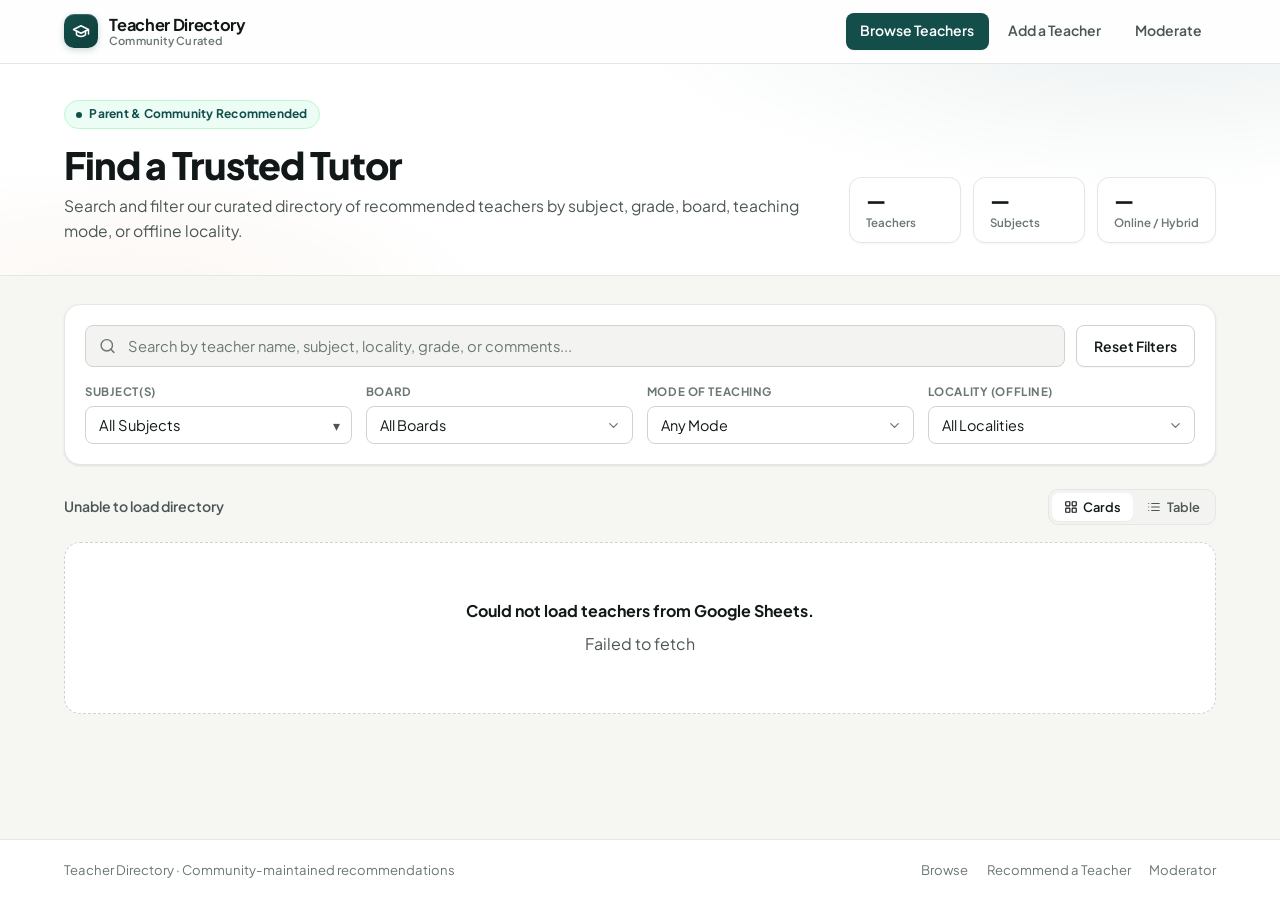
==== commit 97dcd2db: "Add multi-select individual subject checkbox dropdown" ====
--- a/index.html
+++ b/index.html
@@ -83,10 +83,32 @@
 
       <div class="filter-grid">
         <div class="filter-field">
-          <label for="subjectFilter">Subject</label>
-          <select id="subjectFilter">
-            <option value="">All Subjects</option>
-          </select>
+          <label id="subjectFilterLabel">Subject(s)</label>
+          <div class="multi-select" id="subjectMultiSelect">
+            <button
+              type="button"
+              id="subjectTrigger"
+              class="multi-select-trigger"
+              aria-haspopup="listbox"
+              aria-expanded="false"
+              aria-labelledby="subjectFilterLabel subjectTrigger"
+            >
+              All Subjects
+            </button>
+            <div class="multi-select-menu" id="subjectMenu" role="listbox" aria-multiselectable="true">
+              <div class="multi-select-header">
+                <input
+                  type="search"
+                  id="subjectSearchInput"
+                  class="multi-select-search"
+                  placeholder="Filter subjects..."
+                  autocomplete="off"
+                />
+                <button type="button" id="clearSubjectsBtn" class="multi-select-clear">Clear</button>
+              </div>
+              <div class="multi-select-options" id="subjectOptions"></div>
+            </div>
+          </div>
         </div>
 
         <div class="filter-field">
@@ -118,6 +140,8 @@
           </select>
         </div>
       </div>
+
+      <div id="selectedSubjectsBar" class="selected-subjects-bar" style="display:none;"></div>
     </section>
 
     <div class="results-toolbar">
--- a/css/styles.css
+++ b/css/styles.css
@@ -542,6 +542,177 @@
   box-shadow: 0 0 0 3px var(--primary-ring);
 }
 
+/* ---------- Multi-select Dropdown ---------- */
+.multi-select {
+  position: relative;
+}
+
+.multi-select-trigger {
+  width: 100%;
+  padding: 0.58rem 2rem 0.58rem 0.8rem;
+  border: 1px solid var(--border-strong);
+  border-radius: var(--radius-sm);
+  font-size: 0.92rem;
+  background: var(--surface);
+  color: var(--text);
+  text-align: left;
+  cursor: pointer;
+  display: flex;
+  align-items: center;
+  justify-content: space-between;
+  white-space: nowrap;
+  overflow: hidden;
+  text-overflow: ellipsis;
+  transition: border-color 0.15s;
+}
+
+.multi-select-trigger::after {
+  content: '▾';
+  position: absolute;
+  right: 0.75rem;
+  color: var(--text-muted);
+  font-size: 0.85rem;
+  pointer-events: none;
+}
+
+.multi-select.open .multi-select-trigger,
+.multi-select-trigger:focus {
+  outline: none;
+  border-color: var(--primary);
+}
+
+.multi-select-menu {
+  display: none;
+  position: absolute;
+  top: calc(100% + 4px);
+  left: 0;
+  right: 0;
+  min-width: 240px;
+  background: var(--surface);
+  border: 1px solid var(--border-strong);
+  border-radius: var(--radius-md);
+  box-shadow: var(--shadow-lg);
+  z-index: 60;
+  overflow: hidden;
+}
+
+.multi-select.open .multi-select-menu {
+  display: block;
+}
+
+.multi-select-header {
+  display: flex;
+  align-items: center;
+  justify-content: space-between;
+  gap: 0.5rem;
+  padding: 0.55rem 0.75rem;
+  border-bottom: 1px solid var(--border);
+  background: var(--surface-subtle);
+}
+
+.multi-select-search {
+  flex: 1;
+  min-width: 0;
+  padding: 0.35rem 0.55rem;
+  border: 1px solid var(--border-strong);
+  border-radius: 6px;
+  font-size: 0.82rem;
+  background: var(--surface);
+  color: var(--text);
+}
+
+.multi-select-search:focus {
+  outline: none;
+  border-color: var(--primary);
+}
+
+.multi-select-clear {
+  border: none;
+  background: transparent;
+  color: var(--primary);
+  font-size: 0.78rem;
+  font-weight: 700;
+  cursor: pointer;
+  padding: 0.2rem 0.35rem;
+  white-space: nowrap;
+}
+
+.multi-select-clear:hover {
+  text-decoration: underline;
+}
+
+.multi-select-options {
+  max-height: 260px;
+  overflow-y: auto;
+  padding: 0.35rem 0;
+}
+
+.multi-select-option {
+  display: flex;
+  align-items: center;
+  justify-content: space-between;
+  gap: 0.5rem;
+  padding: 0.45rem 0.8rem;
+  font-size: 0.88rem;
+  cursor: pointer;
+  user-select: none;
+  transition: background 0.1s;
+}
+
+.multi-select-option:hover {
+  background: var(--surface-subtle);
+}
+
+.multi-select-option-left {
+  display: flex;
+  align-items: center;
+  gap: 0.55rem;
+  min-width: 0;
+}
+
+.multi-select-option input[type="checkbox"] {
+  accent-color: var(--primary);
+  width: 15px;
+  height: 15px;
+  margin: 0;
+  flex-shrink: 0;
+}
+
+.multi-select-count {
+  font-size: 0.76rem;
+  color: var(--text-light);
+  font-weight: 600;
+}
+
+.selected-subjects-bar {
+  display: flex;
+  flex-wrap: wrap;
+  gap: 0.4rem;
+  margin-top: 0.75rem;
+}
+
+.selected-chip {
+  display: inline-flex;
+  align-items: center;
+  gap: 0.35rem;
+  padding: 0.22rem 0.6rem;
+  border-radius: 999px;
+  background: var(--primary-soft);
+  color: var(--primary);
+  font-size: 0.8rem;
+  font-weight: 600;
+}
+
+.selected-chip button {
+  border: none;
+  background: transparent;
+  color: var(--primary);
+  font-size: 0.9rem;
+  line-height: 1;
+  cursor: pointer;
+  padding: 0;
+}
+
 .results-toolbar {
   display: flex;
   align-items: center;
@@ -622,28 +793,6 @@
   justify-content: space-between;
   align-items: flex-start;
   gap: 0.75rem;
-}
-
-.card-identity {
-  display: flex;
-  align-items: flex-start;
-  gap: 0.75rem;
-  min-width: 0;
-}
-
-.teacher-avatar {
-  width: 40px;
-  height: 40px;
-  border-radius: 11px;
-  background: var(--primary-soft);
-  border: 1px solid var(--primary-soft-border);
-  color: var(--primary);
-  display: grid;
-  place-items: center;
-  font-size: 0.85rem;
-  font-weight: 800;
-  letter-spacing: -0.02em;
-  flex-shrink: 0;
 }
 
 .teacher-heading {
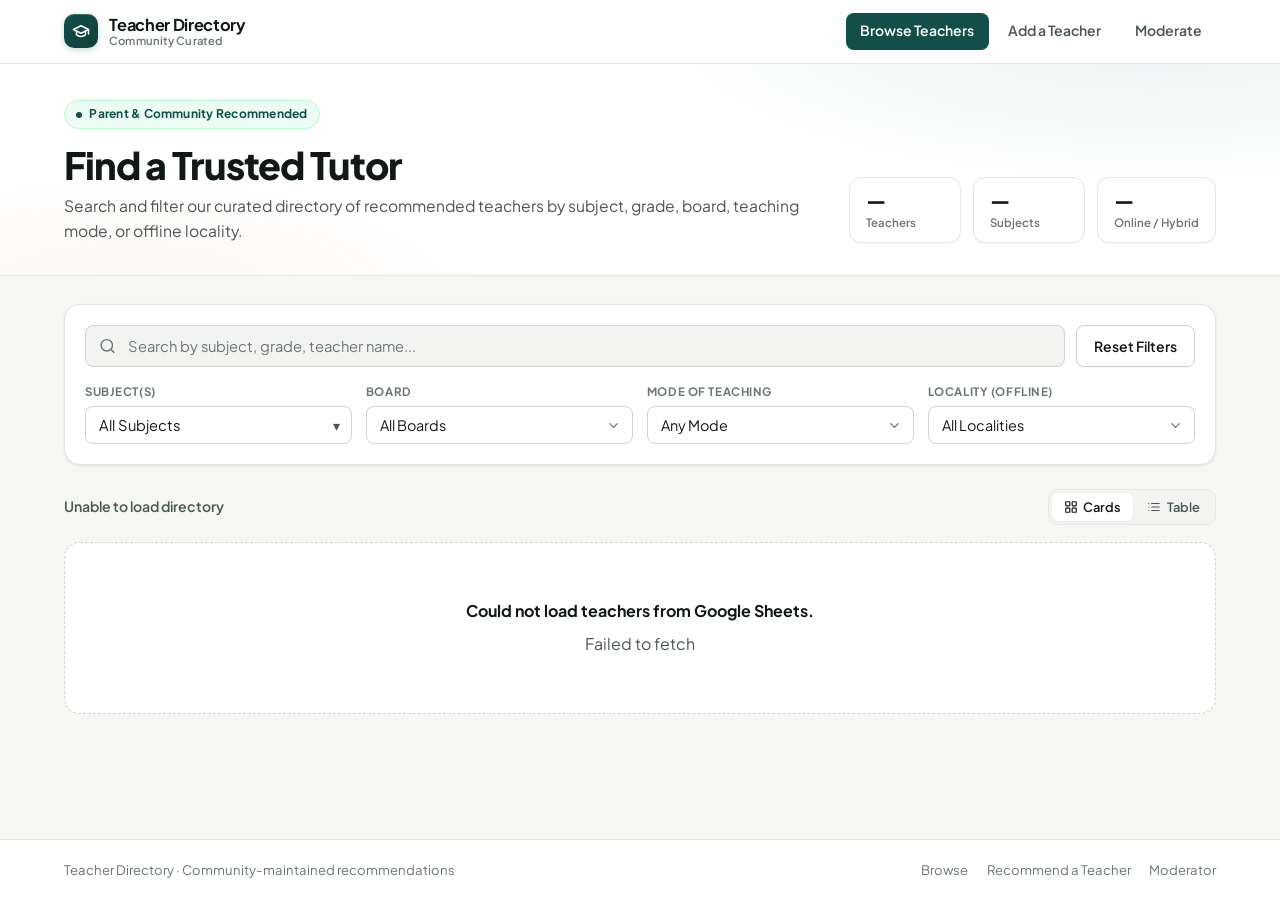
==== commit af229fb1: "Update search bar placeholder text" ====
--- a/index.html
+++ b/index.html
@@ -74,7 +74,7 @@
             type="search"
             id="searchInput"
             class="search-input"
-            placeholder="Search by teacher name, subject, locality, grade, or comments..."
+            placeholder="Search by subject, grade, teacher name..."
             autocomplete="off"
           />
         </div>
@@ -178,6 +178,46 @@
     </div>
   </main>
 
+  <!-- Add Parent Reference Modal -->
+  <div id="refModalBackdrop" class="modal-backdrop" role="dialog" aria-modal="true" aria-labelledby="refModalTitle">
+    <div class="modal">
+      <div class="modal-header">
+        <h2 id="refModalTitle">Add a Parent Reference</h2>
+        <button type="button" id="closeRefModalBtn" class="btn btn-secondary btn-sm" aria-label="Close">✕</button>
+      </div>
+      <p id="refModalSubtitle" style="margin:0 0 1rem;font-size:0.9rem;color:var(--text-muted);"></p>
+      <div id="refModalAlert" style="display:none;"></div>
+      <form id="refForm">
+        <div class="form-grid">
+          <div class="form-group full">
+            <label for="refParentName">Your Name <span class="required">*</span></label>
+            <input type="text" id="refParentName" class="form-control" placeholder="e.g. Ananya M." required />
+            <span class="hint">Displayed publicly alongside your review.</span>
+          </div>
+          <div class="form-group full">
+            <label for="refReview">Your Review / Experience <span class="required">*</span></label>
+            <textarea id="refReview" rows="3" class="form-control" placeholder="Share how this teacher helped your child (teaching style, punctuality, results)..." required></textarea>
+            <span class="hint">Displayed publicly after moderator approval.</span>
+          </div>
+          <div class="form-group">
+            <label for="refParentPhone">Your Phone / WhatsApp <span class="required">*</span></label>
+            <input type="tel" id="refParentPhone" class="form-control" placeholder="e.g. 9876543210" required />
+            <span class="hint">🔒 Private — moderator verification only, never shown publicly.</span>
+          </div>
+          <div class="form-group">
+            <label for="refCommunity">Apartment / Community <span class="required">*</span></label>
+            <input type="text" id="refCommunity" class="form-control" placeholder="e.g. Prestige Ozone, Tower 4" required />
+            <span class="hint">🔒 Private — moderator verification only, never shown publicly.</span>
+          </div>
+        </div>
+        <div style="margin-top:1.25rem;display:flex;justify-content:flex-end;gap:0.6rem;">
+          <button type="button" id="cancelRefModalBtn" class="btn btn-secondary">Cancel</button>
+          <button type="submit" id="submitRefBtn" class="btn btn-primary">Submit Reference</button>
+        </div>
+      </form>
+    </div>
+  </div>
+
   <footer class="site-footer">
     <div class="footer-inner">
       <span>Teacher Directory &middot; Community-maintained recommendations</span>
--- a/css/styles.css
+++ b/css/styles.css
@@ -1358,3 +1358,87 @@
     animation-duration: 0.01ms !important;
   }
 }
+
+
+/* ---------- Parent References Dropdown ---------- */
+.refs-dropdown {
+  border-top: 1px solid var(--border);
+  padding-top: 0.65rem;
+}
+
+.refs-dropdown summary {
+  list-style: none;
+  cursor: pointer;
+  display: flex;
+  align-items: center;
+  justify-content: space-between;
+  font-size: 0.84rem;
+  font-weight: 700;
+  color: var(--primary);
+  padding: 0.2rem 0;
+  user-select: none;
+}
+
+.refs-dropdown summary::-webkit-details-marker {
+  display: none;
+}
+
+.refs-dropdown summary::after {
+  content: '▾';
+  font-size: 0.85rem;
+  color: var(--text-muted);
+  transition: transform 0.15s ease;
+}
+
+.refs-dropdown[open] summary::after {
+  transform: rotate(180deg);
+}
+
+.refs-body {
+  margin-top: 0.6rem;
+  display: flex;
+  flex-direction: column;
+  gap: 0.55rem;
+}
+
+.ref-item {
+  background: var(--bg);
+  border: 1px solid var(--border);
+  border-radius: var(--radius-sm);
+  padding: 0.65rem 0.75rem;
+  font-size: 0.84rem;
+}
+
+.ref-author {
+  font-weight: 700;
+  color: var(--text);
+  margin-bottom: 0.2rem;
+}
+
+.ref-review {
+  color: var(--text-muted);
+  white-space: pre-line;
+}
+
+.refs-empty {
+  font-size: 0.82rem;
+  color: var(--text-light);
+  font-style: italic;
+}
+
+.private-box {
+  background: var(--accent-soft, #fdf0e6);
+  border: 1px solid #f4d1b5;
+  border-radius: var(--radius-sm);
+  padding: 0.65rem 0.8rem;
+  font-size: 0.83rem;
+}
+
+.private-box-title {
+  font-size: 0.7rem;
+  font-weight: 800;
+  text-transform: uppercase;
+  letter-spacing: 0.04em;
+  color: var(--accent, #c26a2e);
+  margin-bottom: 0.25rem;
+}
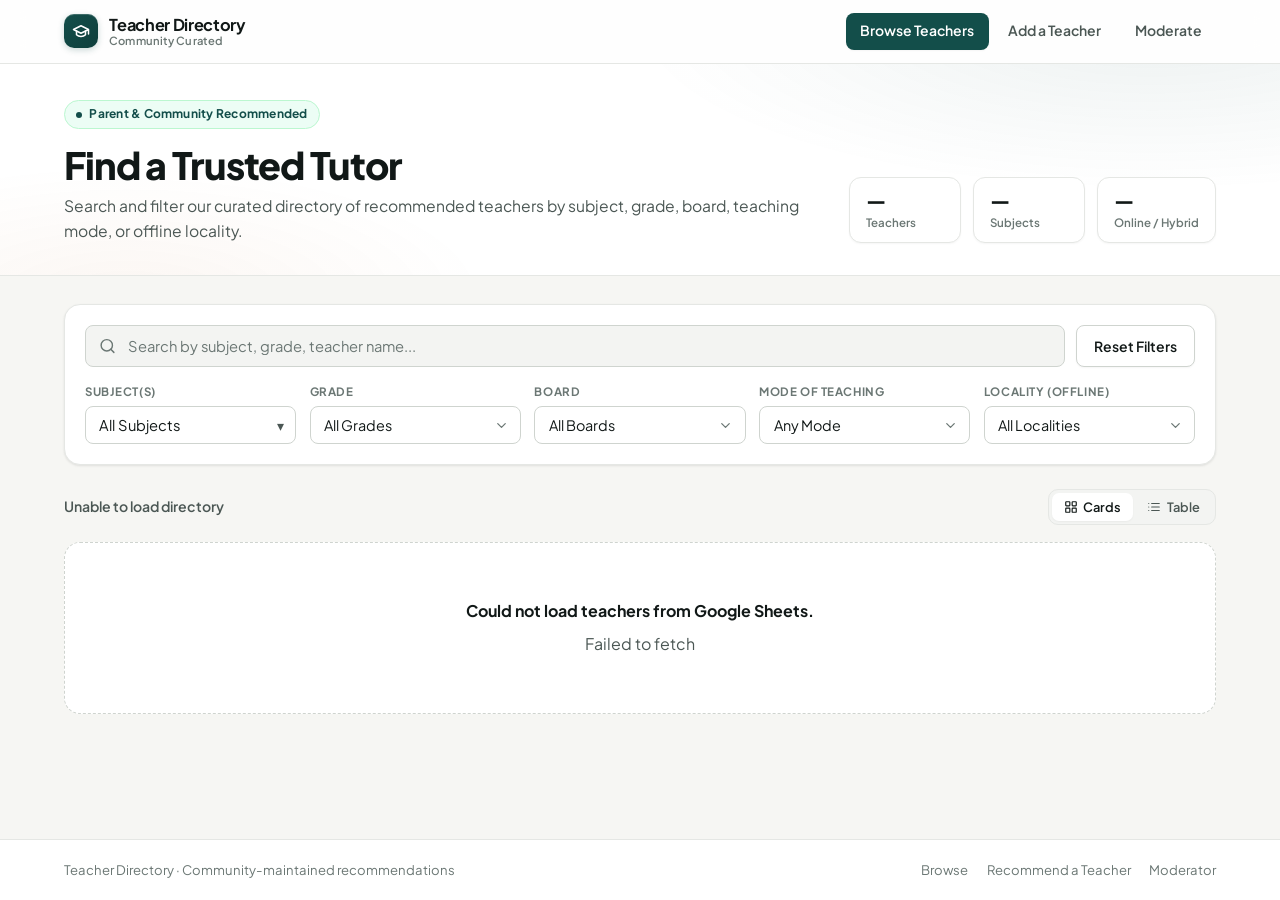
==== commit 94d2530c: "Add Grade filter dropdown between Subject and Board" ====
--- a/index.html
+++ b/index.html
@@ -112,6 +112,26 @@
         </div>
 
         <div class="filter-field">
+          <label for="gradeFilter">Grade</label>
+          <select id="gradeFilter">
+            <option value="">All Grades</option>
+            <option value="early">Early Learners / KG</option>
+            <option value="1">Grade 1</option>
+            <option value="2">Grade 2</option>
+            <option value="3">Grade 3</option>
+            <option value="4">Grade 4</option>
+            <option value="5">Grade 5</option>
+            <option value="6">Grade 6</option>
+            <option value="7">Grade 7</option>
+            <option value="8">Grade 8</option>
+            <option value="9">Grade 9</option>
+            <option value="10">Grade 10</option>
+            <option value="11">Grade 11</option>
+            <option value="12">Grade 12</option>
+          </select>
+        </div>
+
+        <div class="filter-field">
           <label for="boardFilter">Board</label>
           <select id="boardFilter">
             <option value="">All Boards</option>
